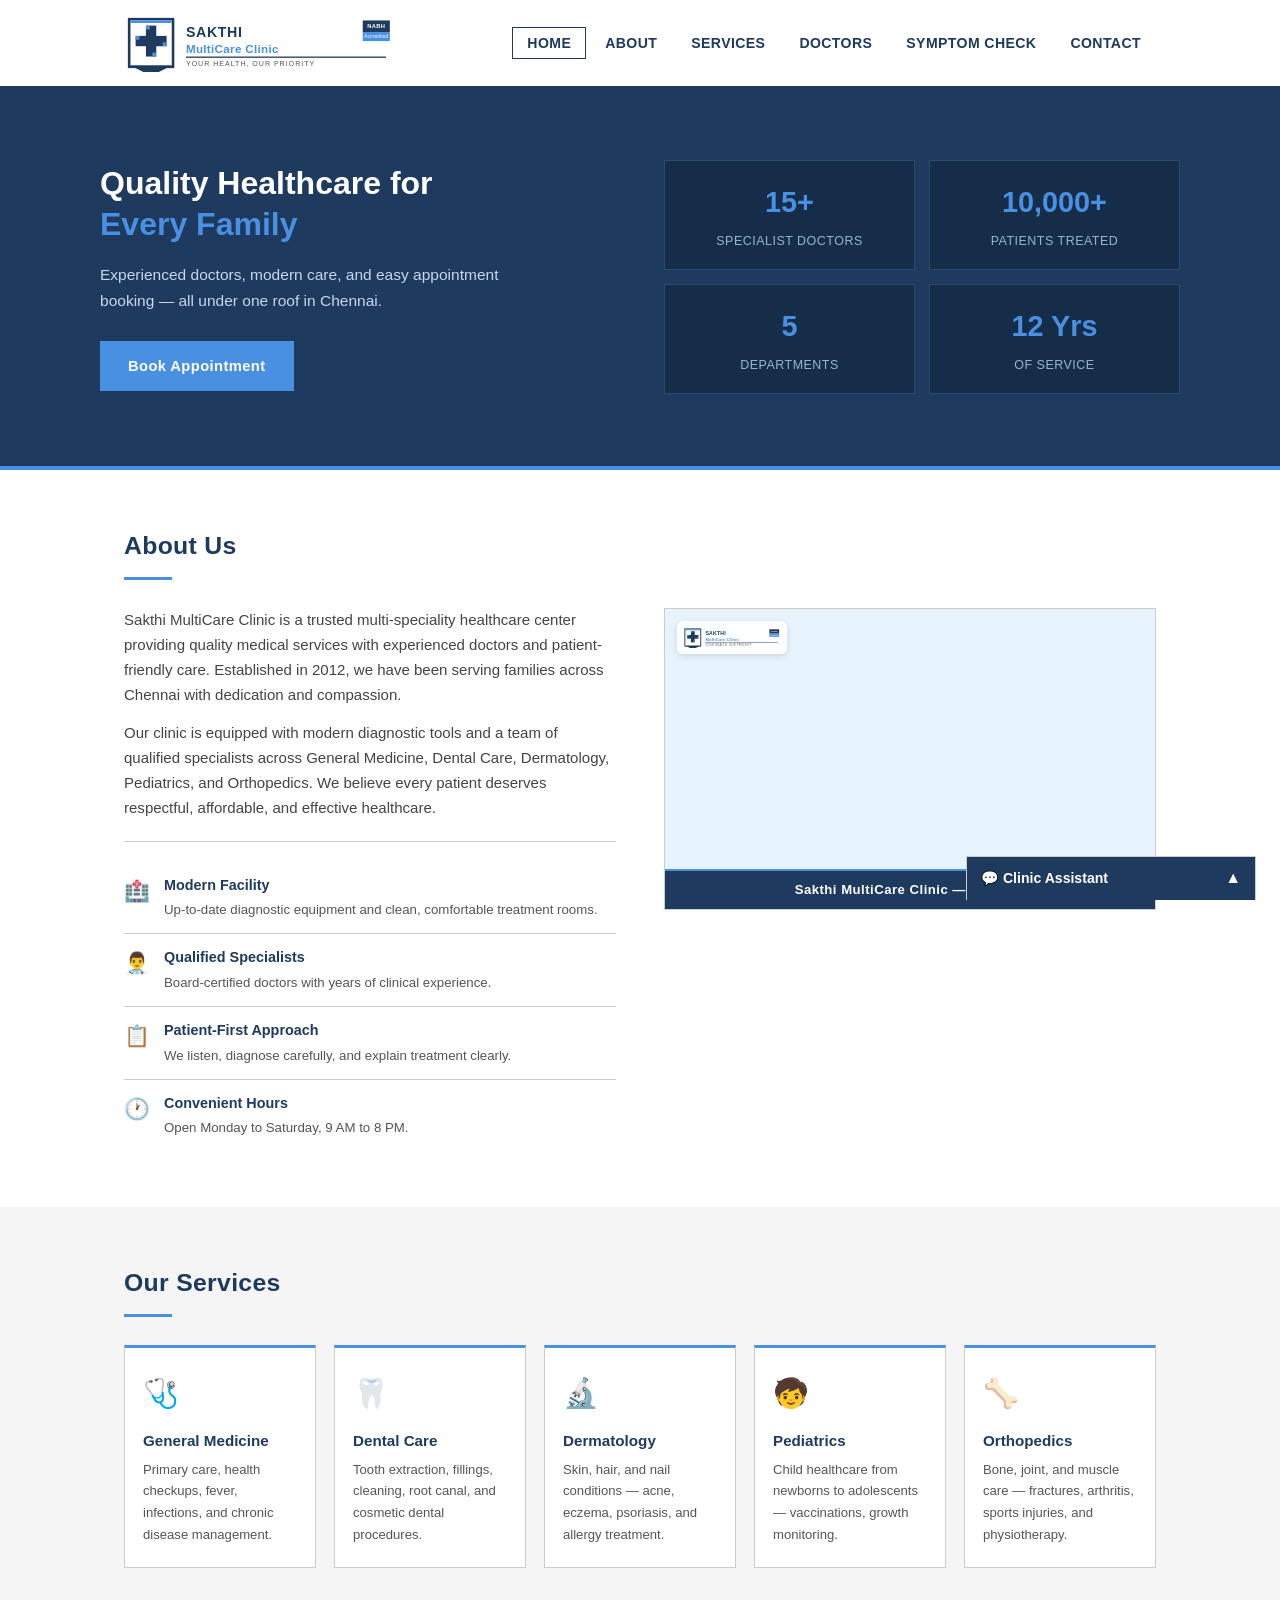
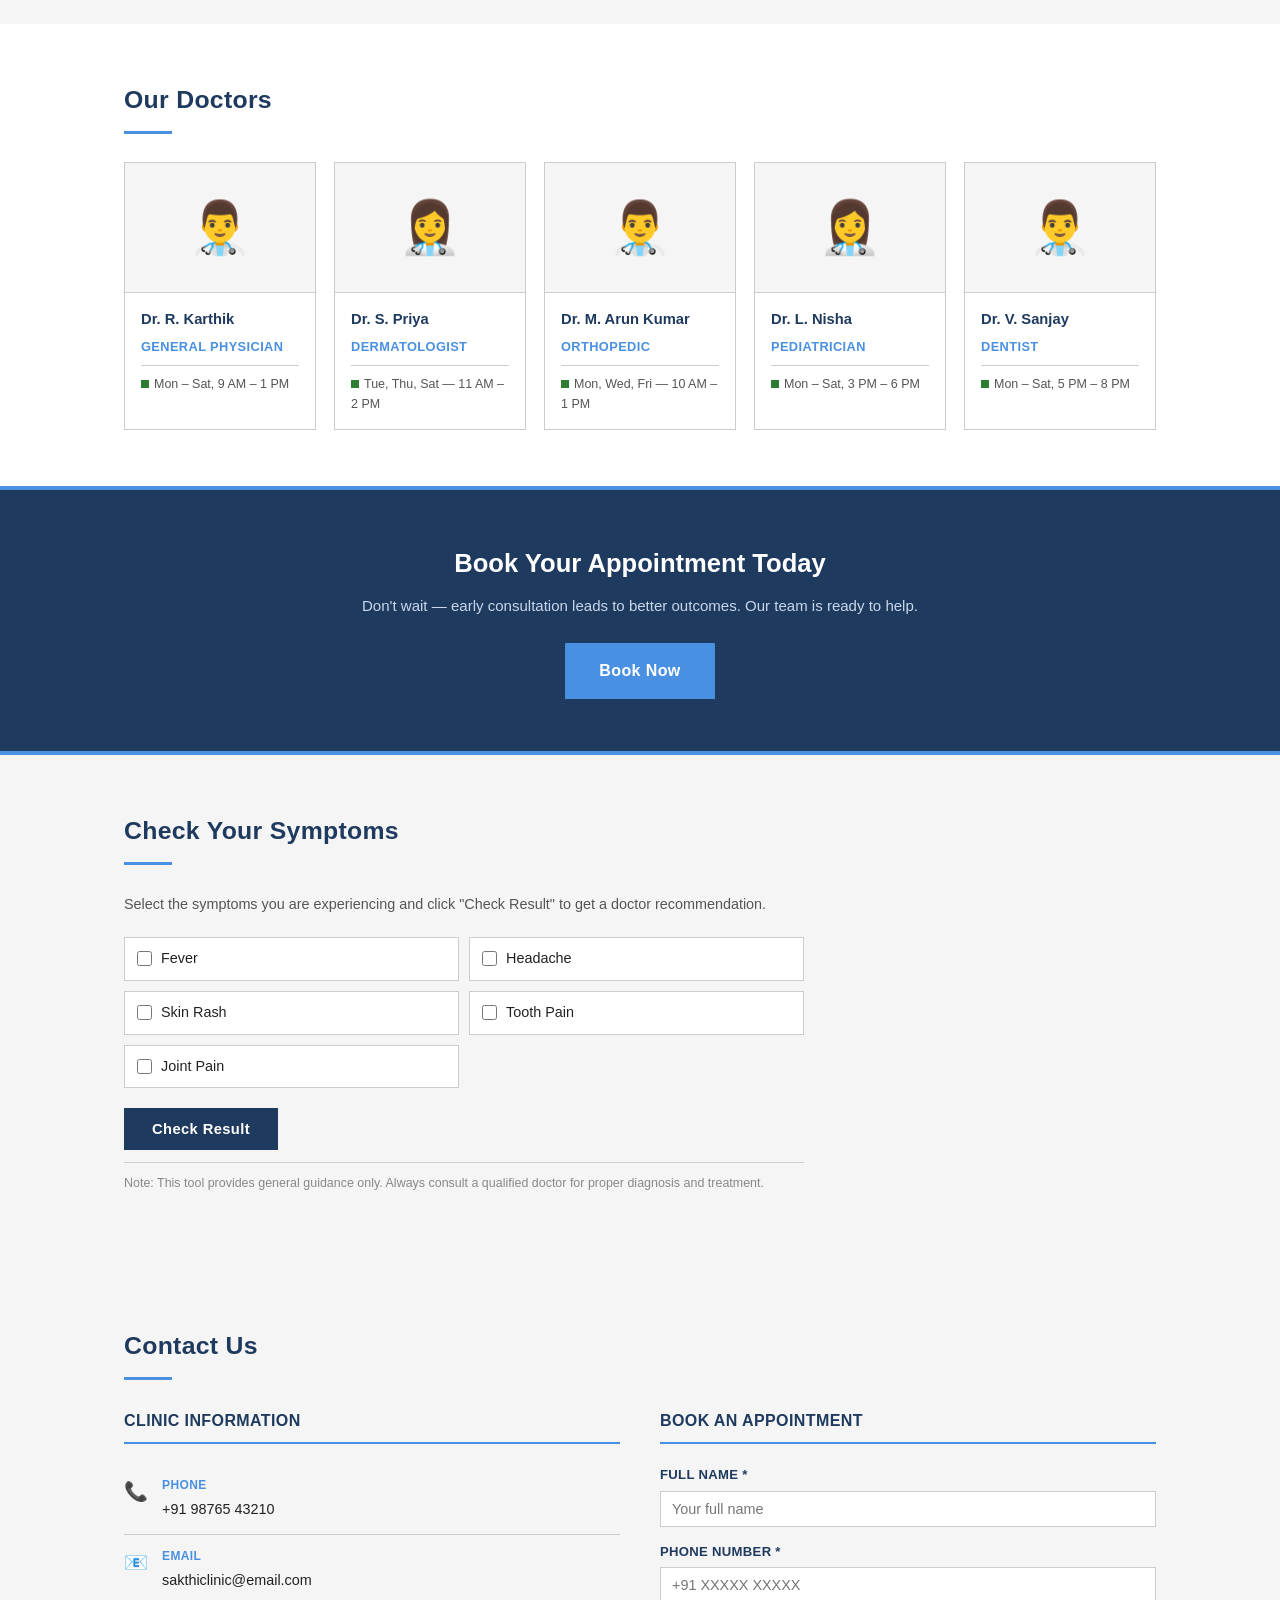
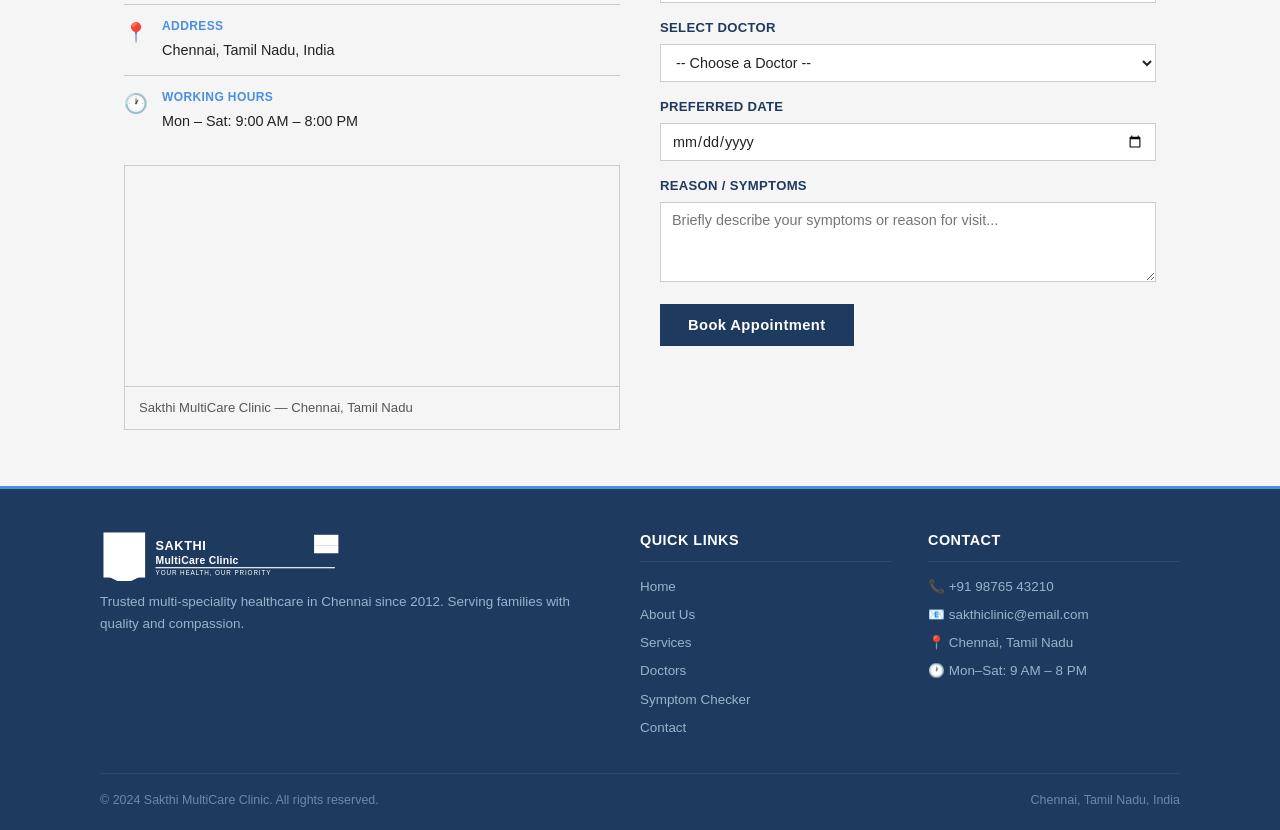
==== index.html @ 1a3c7baf "Initial commit: sakthi-multicare static site" ====
<!DOCTYPE html>
<html lang="en">
<head>
  <meta charset="UTF-8" />
  <meta name="viewport" content="width=device-width, initial-scale=1.0" />
  <title>Sakthi MultiCare Clinic - Your Health, Our Priority</title>
  <meta name="description" content="Sakthi MultiCare Clinic - Trusted multi-speciality healthcare in Chennai. Book appointments with experienced doctors." />
  <link rel="stylesheet" href="css/style.css" />
</head>
<body>

<!-- Toast -->
<div id="toast"></div>

<!-- ================================================================
     HEADER / NAVBAR
================================================================ -->
<header id="header">
  <div class="header-inner">

    <!-- Logo (SVG file) -->
    <div class="logo">
      <img src="images/logo.svg" alt="Sakthi MultiCare Clinic Logo" class="logo-img" />
    </div>

    <!-- Navigation -->
    <nav>
      <ul class="nav-menu" id="nav-menu">
        <li><a href="#hero" class="active">Home</a></li>
        <li><a href="#about">About</a></li>
        <li><a href="#services">Services</a></li>
        <li><a href="#doctors">Doctors</a></li>
        <li><a href="#symptom-checker">Symptom Check</a></li>
        <li><a href="#contact">Contact</a></li>
      </ul>
    </nav>

    <!-- Hamburger for mobile -->
    <button class="hamburger" aria-label="Open menu">
      <span></span><span></span><span></span>
    </button>

  </div>
</header>

<!-- ================================================================
     HERO SECTION
================================================================ -->
<section id="hero">
  <div class="hero-inner">
    <div class="hero-left">
      <h1>Quality Healthcare for<br><span>Every Family</span></h1>
      <p>Experienced doctors, modern care, and easy appointment booking — all under one roof in Chennai.</p>
      <a href="#contact" class="btn">Book Appointment</a>
    </div>
    <div class="hero-right">
      <div class="hero-info-box">
        <div class="info-num">15+</div>
        <div class="info-label">Specialist Doctors</div>
      </div>
      <div class="hero-info-box">
        <div class="info-num">10,000+</div>
        <div class="info-label">Patients Treated</div>
      </div>
      <div class="hero-info-box">
        <div class="info-num">5</div>
        <div class="info-label">Departments</div>
      </div>
      <div class="hero-info-box">
        <div class="info-num">12 Yrs</div>
        <div class="info-label">Of Service</div>
      </div>
    </div>
  </div>
</section>

<!-- ================================================================
     ABOUT SECTION
================================================================ -->
<section id="about">
  <div class="container">
    <h2 class="section-title">About Us</h2>
    <div class="section-underline"></div>
    <div class="about-inner">
      <div class="about-text">
        <p>
          Sakthi MultiCare Clinic is a trusted multi-speciality healthcare center providing quality medical services with experienced doctors and patient-friendly care. Established in 2012, we have been serving families across Chennai with dedication and compassion.
        </p>
        <p>
          Our clinic is equipped with modern diagnostic tools and a team of qualified specialists across General Medicine, Dental Care, Dermatology, Pediatrics, and Orthopedics. We believe every patient deserves respectful, affordable, and effective healthcare.
        </p>
        <div class="about-highlights">
          <div class="highlight-item">
            <div class="hi-icon">🏥</div>
            <div class="hi-text">
              <h4>Modern Facility</h4>
              <p>Up-to-date diagnostic equipment and clean, comfortable treatment rooms.</p>
            </div>
          </div>
          <div class="highlight-item">
            <div class="hi-icon">👨‍⚕️</div>
            <div class="hi-text">
              <h4>Qualified Specialists</h4>
              <p>Board-certified doctors with years of clinical experience.</p>
            </div>
          </div>
          <div class="highlight-item">
            <div class="hi-icon">📋</div>
            <div class="hi-text">
              <h4>Patient-First Approach</h4>
              <p>We listen, diagnose carefully, and explain treatment clearly.</p>
            </div>
          </div>
          <div class="highlight-item">
            <div class="hi-icon">🕐</div>
            <div class="hi-text">
              <h4>Convenient Hours</h4>
              <p>Open Monday to Saturday, 9 AM to 8 PM.</p>
            </div>
          </div>
        </div>
      </div>
      <div class="about-image-block">
        <div class="hero-photo" style="background-image: url('images/hospital.jpg');">
          <img src="images/logo.svg" alt="Sakthi MultiCare Clinic Logo" class="overlay-logo" />
          <img src="images/hospital.svg" alt="" class="hospital-img-fallback" aria-hidden="true" />
        </div>
        <div class="hospital-img-caption">Sakthi MultiCare Clinic — Chennai</div>
      </div>
    </div>
  </div>
</section>

<!-- ================================================================
     SERVICES SECTION
================================================================ -->
<section id="services" class="grey-bg">
  <div class="container">
    <h2 class="section-title">Our Services</h2>
    <div class="section-underline"></div>
    <div class="services-grid">

      <div class="service-box">
        <div class="svc-icon">🩺</div>
        <h3>General Medicine</h3>
        <p>Primary care, health checkups, fever, infections, and chronic disease management.</p>
      </div>

      <div class="service-box">
        <div class="svc-icon">🦷</div>
        <h3>Dental Care</h3>
        <p>Tooth extraction, fillings, cleaning, root canal, and cosmetic dental procedures.</p>
      </div>

      <div class="service-box">
        <div class="svc-icon">🔬</div>
        <h3>Dermatology</h3>
        <p>Skin, hair, and nail conditions — acne, eczema, psoriasis, and allergy treatment.</p>
      </div>

      <div class="service-box">
        <div class="svc-icon">🧒</div>
        <h3>Pediatrics</h3>
        <p>Child healthcare from newborns to adolescents — vaccinations, growth monitoring.</p>
      </div>

      <div class="service-box">
        <div class="svc-icon">🦴</div>
        <h3>Orthopedics</h3>
        <p>Bone, joint, and muscle care — fractures, arthritis, sports injuries, and physiotherapy.</p>
      </div>

    </div>
  </div>
</section>

<!-- ================================================================
     DOCTORS SECTION
================================================================ -->
<section id="doctors">
  <div class="container">
    <h2 class="section-title">Our Doctors</h2>
    <div class="section-underline"></div>
    <div class="doctors-grid">

      <div class="doctor-card">
        <div class="doctor-avatar">👨‍⚕️</div>
        <div class="doctor-details">
          <h3>Dr. R. Karthik</h3>
          <div class="spec">General Physician</div>
          <div class="avail">
            <span class="avail-dot"></span>Mon – Sat, 9 AM – 1 PM
          </div>
        </div>
      </div>

      <div class="doctor-card">
        <div class="doctor-avatar">👩‍⚕️</div>
        <div class="doctor-details">
          <h3>Dr. S. Priya</h3>
          <div class="spec">Dermatologist</div>
          <div class="avail">
            <span class="avail-dot"></span>Tue, Thu, Sat — 11 AM – 2 PM
          </div>
        </div>
      </div>

      <div class="doctor-card">
        <div class="doctor-avatar">👨‍⚕️</div>
        <div class="doctor-details">
          <h3>Dr. M. Arun Kumar</h3>
          <div class="spec">Orthopedic</div>
          <div class="avail">
            <span class="avail-dot"></span>Mon, Wed, Fri — 10 AM – 1 PM
          </div>
        </div>
      </div>

      <div class="doctor-card">
        <div class="doctor-avatar">👩‍⚕️</div>
        <div class="doctor-details">
          <h3>Dr. L. Nisha</h3>
          <div class="spec">Pediatrician</div>
          <div class="avail">
            <span class="avail-dot"></span>Mon – Sat, 3 PM – 6 PM
          </div>
        </div>
      </div>

      <div class="doctor-card">
        <div class="doctor-avatar">👨‍⚕️</div>
        <div class="doctor-details">
          <h3>Dr. V. Sanjay</h3>
          <div class="spec">Dentist</div>
          <div class="avail">
            <span class="avail-dot"></span>Mon – Sat, 5 PM – 8 PM
          </div>
        </div>
      </div>

    </div>
  </div>
</section>

<!-- ================================================================
     APPOINTMENT CTA SECTION
================================================================ -->
<section id="appt-cta">
  <h2>Book Your Appointment Today</h2>
  <p>Don't wait — early consultation leads to better outcomes. Our team is ready to help.</p>
  <a href="#contact" class="btn">Book Now</a>
</section>

<!-- ================================================================
     SYMPTOM CHECKER SECTION
================================================================ -->
<section id="symptom-checker">
  <div class="container">
    <h2 class="section-title">Check Your Symptoms</h2>
    <div class="section-underline"></div>

    <div class="symptom-form-wrap">
      <p>Select the symptoms you are experiencing and click "Check Result" to get a doctor recommendation.</p>

      <div class="symptom-checkboxes">
        <label>
          <input type="checkbox" class="symptom-cb" value="fever" />
          Fever
        </label>
        <label>
          <input type="checkbox" class="symptom-cb" value="headache" />
          Headache
        </label>
        <label>
          <input type="checkbox" class="symptom-cb" value="skin_rash" />
          Skin Rash
        </label>
        <label>
          <input type="checkbox" class="symptom-cb" value="tooth_pain" />
          Tooth Pain
        </label>
        <label>
          <input type="checkbox" class="symptom-cb" value="joint_pain" />
          Joint Pain
        </label>
      </div>

      <button class="btn" id="check-symptom-btn">Check Result</button>

      <div id="symptom-result-box">
        <!-- Result appears here -->
      </div>

      <p style="font-size:0.78rem;color:#888888;margin-top:12px;border-top:1px solid #CCCCCC;padding-top:10px;">
        Note: This tool provides general guidance only. Always consult a qualified doctor for proper diagnosis and treatment.
      </p>
    </div>
  </div>
</section>

<!-- ================================================================
     CONTACT SECTION
================================================================ -->
<section id="contact" class="grey-bg">
  <div class="container">
    <h2 class="section-title">Contact Us</h2>
    <div class="section-underline"></div>

    <div class="contact-grid">

      <!-- Contact Details + Map -->
      <div>
        <div class="contact-details">
          <h3>Clinic Information</h3>

          <div class="contact-row">
            <div class="c-icon">📞</div>
            <div>
              <div class="c-label">Phone</div>
              <div class="c-value"><a href="tel:+919876543210">+91 98765 43210</a></div>
            </div>
          </div>

          <div class="contact-row">
            <div class="c-icon">📧</div>
            <div>
              <div class="c-label">Email</div>
              <div class="c-value"><a href="mailto:sakthiclinic@email.com">sakthiclinic@email.com</a></div>
            </div>
          </div>

          <div class="contact-row">
            <div class="c-icon">📍</div>
            <div>
              <div class="c-label">Address</div>
              <div class="c-value">Chennai, Tamil Nadu, India</div>
            </div>
          </div>

          <div class="contact-row">
            <div class="c-icon">🕐</div>
            <div>
              <div class="c-label">Working Hours</div>
              <div class="c-value">Mon – Sat: 9:00 AM – 8:00 PM</div>
            </div>
          </div>
        </div>

        <!-- Google Maps Embed -->
        <div class="map-block">
          <iframe
            src="https://www.google.com/maps/embed?pb=!1m18!1m12!1m3!1d248849.84916296526!2d80.00902617697754!3d13.047672!2m3!1f0!2f0!3f0!3m2!1i1024!2i768!4f13.1!3m3!1m2!1s0x3a5265ea4f7d3361%3A0x6e61a70b6863d433!2sChennai%2C%20Tamil%20Nadu!5e0!3m2!1sen!2sin!4v1234567890"
            allowfullscreen=""
            loading="lazy"
            referrerpolicy="no-referrer-when-downgrade"
            title="Sakthi MultiCare Clinic Location - Chennai">
          </iframe>
          <div class="map-caption">
            Sakthi MultiCare Clinic — Chennai, Tamil Nadu
          </div>
        </div>
      </div>

      <!-- Appointment / Contact Form -->
      <div class="contact-form-wrap">
        <h3>Book an Appointment</h3>
        <form id="appt-form" novalidate>
          <div class="form-row">
            <label for="appt-name">Full Name *</label>
            <input type="text" id="appt-name" placeholder="Your full name" required />
          </div>
          <div class="form-row">
            <label for="appt-phone">Phone Number *</label>
            <input type="tel" id="appt-phone" placeholder="+91 XXXXX XXXXX" required />
          </div>
          <div class="form-row">
            <label for="appt-doctor">Select Doctor</label>
            <select id="appt-doctor">
              <option value="">-- Choose a Doctor --</option>
              <option value="dr-karthik">Dr. R. Karthik (General Physician)</option>
              <option value="dr-priya">Dr. S. Priya (Dermatologist)</option>
              <option value="dr-arun">Dr. M. Arun Kumar (Orthopedic)</option>
              <option value="dr-nisha">Dr. L. Nisha (Pediatrician)</option>
              <option value="dr-sanjay">Dr. V. Sanjay (Dentist)</option>
            </select>
          </div>
          <div class="form-row">
            <label for="appt-date">Preferred Date</label>
            <input type="date" id="appt-date" />
          </div>
          <div class="form-row">
            <label for="appt-notes">Reason / Symptoms</label>
            <textarea id="appt-notes" placeholder="Briefly describe your symptoms or reason for visit..."></textarea>
          </div>
          <button type="submit" class="btn">Book Appointment</button>
        </form>
      </div>

    </div>
  </div>
</section>

<!-- ================================================================
     FOOTER
================================================================ -->
<footer id="footer">
  <div class="footer-inner">

    <div class="footer-col">
      <div class="footer-logo-name">
        <img src="images/logo.svg" alt="Sakthi MultiCare Clinic" style="height:52px;width:auto;filter:brightness(0) invert(1);display:block;margin-bottom:10px;" />
      </div>
      <p>Trusted multi-speciality healthcare in Chennai since 2012. Serving families with quality and compassion.</p>
    </div>

    <div class="footer-col">
      <h4>Quick Links</h4>
      <a href="#hero">Home</a>
      <a href="#about">About Us</a>
      <a href="#services">Services</a>
      <a href="#doctors">Doctors</a>
      <a href="#symptom-checker">Symptom Checker</a>
      <a href="#contact">Contact</a>
    </div>

    <div class="footer-col">
      <h4>Contact</h4>
      <a href="tel:+919876543210">📞 +91 98765 43210</a>
      <a href="mailto:sakthiclinic@email.com">📧 sakthiclinic@email.com</a>
      <p>📍 Chennai, Tamil Nadu</p>
      <p>🕐 Mon–Sat: 9 AM – 8 PM</p>
    </div>

  </div>
  <div class="footer-bottom">
    <span>© 2024 Sakthi MultiCare Clinic. All rights reserved.</span>
    <span>Chennai, Tamil Nadu, India</span>
  </div>
</footer>

<!-- ================================================================
     CHAT ASSISTANT WIDGET
================================================================ -->
<div id="chat-widget">
  <div class="chat-header" id="chat-header">
    <span>💬 Clinic Assistant</span>
    <button class="chat-toggle-btn" id="chat-toggle-btn" aria-label="Toggle chat">▲</button>
  </div>
  <div class="chat-body" id="chat-body">
    <div class="chat-messages" id="chat-messages"></div>
    <div class="chat-input-row">
      <input type="text" id="chat-input" placeholder="Type your question..." />
      <button id="chat-send-btn">Send</button>
    </div>
  </div>
</div>

<script src="js/main.js"></script>
</body>
</html>
---- css/style.css ----
/* ================================================================
   Sakthi MultiCare Clinic - Stylesheet
   Colors: White #FFFFFF | Dark Blue #1F3A5F | Light Blue #4A90E2
           Light Grey #F5F5F5 | Text #222222 | Border #CCCCCC
   Design: No border-radius, no shadows, no gradients
   Font: Arial, Helvetica
================================================================ */

/* ---------- Reset ---------- */
*, *::before, *::after {
  box-sizing: border-box;
  margin: 0;
  padding: 0;
}

html {
  scroll-behavior: smooth;
}

body {
  font-family: Arial, Helvetica, sans-serif;
  background-color: #ffffff;
  color: #222222;
  font-size: 15px;
  line-height: 1.65;
}

a {
  text-decoration: none;
  color: inherit;
}

ul {
  list-style: none;
}

img {
  max-width: 100%;
  display: block;
}

/* ---------- Utility ---------- */
.container {
  max-width: 1080px;
  margin: 0 auto;
  padding: 0 24px;
}

.section-title {
  font-size: 1.55rem;
  font-weight: 700;
  color: #1F3A5F;
  margin-bottom: 10px;
  letter-spacing: 0.3px;
}

.section-underline {
  width: 48px;
  height: 3px;
  background-color: #4A90E2;
  margin-bottom: 28px;
}

section {
  padding: 56px 0;
}

section.grey-bg {
  background-color: #F5F5F5;
}

/* ---------- Buttons ---------- */
.btn {
  display: inline-block;
  padding: 11px 26px;
  background-color: #1F3A5F;
  color: #ffffff;
  font-size: 0.92rem;
  font-weight: 700;
  font-family: Arial, Helvetica, sans-serif;
  border: 2px solid #1F3A5F;
  cursor: pointer;
  letter-spacing: 0.4px;
  transition: background-color 0.18s;
}

.btn:hover {
  background-color: #162d4a;
  border-color: #162d4a;
}

.btn-outline {
  background-color: #ffffff;
  color: #1F3A5F;
  border: 2px solid #1F3A5F;
}

.btn-outline:hover {
  background-color: #1F3A5F;
  color: #ffffff;
}

/* ================================================================
   HEADER / NAVBAR
================================================================ */
#header {
  background-color: #ffffff;
  border-bottom: 2px solid #1F3A5F;
  position: sticky;
  top: 0;
  z-index: 500;
}

.header-inner {
  display: flex;
  align-items: center;
  justify-content: space-between;
  padding: 14px 24px;
  max-width: 1080px;
  margin: 0 auto;
}

/* Logo */
.logo {
  display: flex;
  align-items: center;
}

.logo-img {
  height: 58px;
  width: auto;
  display: block;
}

/* Legacy text logo classes kept for fallback */
.logo-cross {
  font-size: 2rem;
  font-weight: 900;
  color: #4A90E2;
  line-height: 1;
  margin-top: 2px;
}

.logo-text {
  display: flex;
  flex-direction: column;
}

.logo-name {
  font-size: 1.15rem;
  font-weight: 700;
  color: #1F3A5F;
  letter-spacing: 0.3px;
  line-height: 1.2;
}

.logo-tagline {
  font-size: 0.75rem;
  color: #4A90E2;
  font-style: italic;
  margin-top: 2px;
}

/* Nav links */
.nav-menu {
  display: flex;
  gap: 4px;
  align-items: center;
}

.nav-menu a {
  padding: 7px 14px;
  font-size: 0.88rem;
  font-weight: 600;
  color: #1F3A5F;
  border: 1px solid transparent;
  text-transform: uppercase;
  letter-spacing: 0.4px;
  transition: border-color 0.15s, color 0.15s;
}

.nav-menu a:hover,
.nav-menu a.active {
  border-color: #1F3A5F;
  color: #1F3A5F;
}

/* Hamburger */
.hamburger {
  display: none;
  flex-direction: column;
  gap: 5px;
  background: none;
  border: none;
  cursor: pointer;
  padding: 4px;
}

.hamburger span {
  display: block;
  width: 22px;
  height: 2px;
  background-color: #1F3A5F;
}

/* ================================================================
   HERO SECTION
================================================================ */
#hero {
  background-color: #1F3A5F;
  color: #ffffff;
  padding: 72px 24px;
  border-bottom: 4px solid #4A90E2;
}

.hero-inner {
  max-width: 1080px;
  margin: 0 auto;
  display: grid;
  grid-template-columns: 1fr 1fr;
  gap: 48px;
  align-items: center;
}

.hero-left h1 {
  font-size: 2rem;
  font-weight: 700;
  line-height: 1.3;
  margin-bottom: 16px;
  color: #ffffff;
}

.hero-left h1 span {
  color: #4A90E2;
}

.hero-left p {
  font-size: 0.97rem;
  color: #c8d8ec;
  margin-bottom: 28px;
  max-width: 440px;
}

.hero-left .btn {
  background-color: #4A90E2;
  border-color: #4A90E2;
  color: #ffffff;
}

.hero-left .btn:hover {
  background-color: #357abd;
  border-color: #357abd;
}

/* Hero right — info boxes */
.hero-right {
  display: grid;
  grid-template-columns: 1fr 1fr;
  gap: 14px;
}

.hero-info-box {
  background-color: #162d4a;
  border: 1px solid #2a4a6e;
  padding: 18px 16px;
  text-align: center;
}

.hero-info-box .info-num {
  font-size: 1.8rem;
  font-weight: 700;
  color: #4A90E2;
}

.hero-info-box .info-label {
  font-size: 0.78rem;
  color: #9ab3cc;
  text-transform: uppercase;
  letter-spacing: 0.5px;
  margin-top: 4px;
}

/* ================================================================
   ABOUT SECTION
================================================================ */
.about-inner {
  display: grid;
  grid-template-columns: 1fr 1fr;
  gap: 48px;
  align-items: start;
}

.about-text p {
  font-size: 0.94rem;
  color: #444444;
  margin-bottom: 14px;
}

.about-highlights {
  margin-top: 20px;
  border-top: 1px solid #CCCCCC;
  padding-top: 20px;
}

.highlight-item {
  display: flex;
  align-items: flex-start;
  gap: 12px;
  padding: 12px 0;
  border-bottom: 1px solid #CCCCCC;
}

.highlight-item:last-child {
  border-bottom: none;
}

.hi-icon {
  font-size: 1.3rem;
  min-width: 28px;
  color: #4A90E2;
}

.hi-text h4 {
  font-size: 0.9rem;
  font-weight: 700;
  color: #1F3A5F;
  margin-bottom: 2px;
}

.hi-text p {
  font-size: 0.83rem;
  color: #555555;
  margin: 0;
}

.about-image-block {
  border: 1px solid #CCCCCC;
  overflow: hidden;
  background-color: #e8f4fd;
}

.hospital-img {
  width: 100%;
  height: auto;
  display: block;
}

/* New: hero photo with logo overlay (uses images/hospital.jpg) */
.hero-photo {
  width: 100%;
  height: 260px;
  background-size: cover;
  background-position: center;
  position: relative;
  display: block;
}

.overlay-logo {
  position: absolute;
  top: 12px;
  left: 12px;
  width: 110px;
  height: auto;
  background: rgba(255,255,255,0.9);
  padding: 6px;
  border-radius: 6px;
  box-shadow: 0 2px 6px rgba(0,0,0,0.12);
}

.hospital-img-fallback {
  display: none;
}

.hospital-img-caption {
  background-color: #1F3A5F;
  color: #ffffff;
  font-size: 0.82rem;
  font-weight: 600;
  padding: 8px 14px;
  text-align: center;
  letter-spacing: 0.5px;
  border-top: 2px solid #4A90E2;
}

/* ================================================================
   SERVICES SECTION
================================================================ */
.services-grid {
  display: grid;
  grid-template-columns: repeat(auto-fill, minmax(190px, 1fr));
  gap: 18px;
}

.service-box {
  background-color: #ffffff;
  border: 1px solid #CCCCCC;
  border-top: 3px solid #4A90E2;
  padding: 22px 18px;
  transition: border-top-color 0.15s;
}

.service-box:hover {
  border-top-color: #1F3A5F;
}

.service-box .svc-icon {
  font-size: 1.8rem;
  margin-bottom: 10px;
}

.service-box h3 {
  font-size: 0.95rem;
  font-weight: 700;
  color: #1F3A5F;
  margin-bottom: 6px;
}

.service-box p {
  font-size: 0.82rem;
  color: #555555;
}

/* ================================================================
   DOCTORS SECTION
================================================================ */
.doctors-grid {
  display: grid;
  grid-template-columns: repeat(auto-fill, minmax(190px, 1fr));
  gap: 18px;
}

.doctor-card {
  background-color: #ffffff;
  border: 1px solid #CCCCCC;
  overflow: hidden;
  transition: border-color 0.15s;
}

.doctor-card:hover {
  border-color: #4A90E2;
}

.doctor-avatar {
  background-color: #F5F5F5;
  border-bottom: 1px solid #CCCCCC;
  height: 130px;
  display: flex;
  align-items: center;
  justify-content: center;
  font-size: 3.2rem;
}

.doctor-details {
  padding: 14px 16px;
}

.doctor-details h3 {
  font-size: 0.92rem;
  font-weight: 700;
  color: #1F3A5F;
  margin-bottom: 4px;
}

.doctor-details .spec {
  font-size: 0.8rem;
  color: #4A90E2;
  font-weight: 600;
  text-transform: uppercase;
  letter-spacing: 0.4px;
  margin-bottom: 8px;
}

.doctor-details .avail {
  font-size: 0.78rem;
  color: #555555;
  border-top: 1px solid #CCCCCC;
  padding-top: 8px;
}

.avail-dot {
  display: inline-block;
  width: 8px;
  height: 8px;
  background-color: #2e7d32;
  margin-right: 5px;
}

/* ================================================================
   APPOINTMENT CTA SECTION
================================================================ */
#appt-cta {
  background-color: #1F3A5F;
  color: #ffffff;
  padding: 52px 24px;
  text-align: center;
  border-top: 4px solid #4A90E2;
  border-bottom: 4px solid #4A90E2;
}

#appt-cta h2 {
  font-size: 1.6rem;
  font-weight: 700;
  margin-bottom: 10px;
}

#appt-cta p {
  font-size: 0.94rem;
  color: #c8d8ec;
  margin-bottom: 24px;
}

#appt-cta .btn {
  background-color: #4A90E2;
  border-color: #4A90E2;
  font-size: 1rem;
  padding: 13px 32px;
}

#appt-cta .btn:hover {
  background-color: #357abd;
  border-color: #357abd;
}

/* ================================================================
   SYMPTOM CHECKER SECTION
================================================================ */
#symptom-checker {
  background-color: #F5F5F5;
  padding: 56px 0;
}

.symptom-form-wrap {
  max-width: 680px;
}

.symptom-form-wrap p {
  font-size: 0.9rem;
  color: #555555;
  margin-bottom: 20px;
}

.symptom-checkboxes {
  display: grid;
  grid-template-columns: 1fr 1fr;
  gap: 10px;
  margin-bottom: 20px;
}

.symptom-checkboxes label {
  display: flex;
  align-items: center;
  gap: 9px;
  font-size: 0.9rem;
  color: #222222;
  cursor: pointer;
  padding: 9px 12px;
  border: 1px solid #CCCCCC;
  background-color: #ffffff;
  transition: border-color 0.15s;
}

.symptom-checkboxes label:hover {
  border-color: #4A90E2;
}

.symptom-checkboxes input[type="checkbox"] {
  width: 15px;
  height: 15px;
  cursor: pointer;
  accent-color: #1F3A5F;
}

#symptom-result-box {
  border: 1px solid #CCCCCC;
  background-color: #ffffff;
  padding: 16px 18px;
  font-size: 0.92rem;
  color: #222222;
  min-height: 56px;
  margin-top: 16px;
  display: none;
}

#symptom-result-box.visible {
  display: block;
}

#symptom-result-box strong {
  color: #1F3A5F;
}

/* ================================================================
   CONTACT SECTION
================================================================ */
.contact-grid {
  display: grid;
  grid-template-columns: 1fr 1fr;
  gap: 40px;
}

.contact-details h3 {
  font-size: 1rem;
  font-weight: 700;
  color: #1F3A5F;
  text-transform: uppercase;
  letter-spacing: 0.4px;
  margin-bottom: 20px;
  border-bottom: 2px solid #4A90E2;
  padding-bottom: 8px;
}

.contact-row {
  display: flex;
  align-items: flex-start;
  gap: 12px;
  padding: 12px 0;
  border-bottom: 1px solid #CCCCCC;
  font-size: 0.9rem;
}

.contact-row:last-of-type {
  border-bottom: none;
}

.c-icon {
  font-size: 1.2rem;
  min-width: 26px;
  color: #4A90E2;
}

.c-label {
  font-size: 0.75rem;
  font-weight: 700;
  color: #4A90E2;
  text-transform: uppercase;
  letter-spacing: 0.4px;
  margin-bottom: 2px;
}

.c-value a {
  color: #222222;
  transition: color 0.15s;
}

.c-value a:hover {
  color: #4A90E2;
}

/* Contact form */
.contact-form-wrap h3 {
  font-size: 1rem;
  font-weight: 700;
  color: #1F3A5F;
  text-transform: uppercase;
  letter-spacing: 0.4px;
  margin-bottom: 20px;
  border-bottom: 2px solid #4A90E2;
  padding-bottom: 8px;
}

.form-row {
  margin-bottom: 14px;
}

.form-row label {
  display: block;
  font-size: 0.82rem;
  font-weight: 700;
  color: #1F3A5F;
  text-transform: uppercase;
  letter-spacing: 0.3px;
  margin-bottom: 5px;
}

.form-row input,
.form-row select,
.form-row textarea {
  width: 100%;
  padding: 9px 11px;
  border: 1px solid #CCCCCC;
  background-color: #ffffff;
  color: #222222;
  font-family: Arial, Helvetica, sans-serif;
  font-size: 0.9rem;
  outline: none;
  transition: border-color 0.15s;
}

.form-row input:focus,
.form-row select:focus,
.form-row textarea:focus {
  border-color: #4A90E2;
}

.form-row textarea {
  resize: vertical;
  min-height: 80px;
}

/* Map */
.map-block {
  margin-top: 20px;
  border: 1px solid #CCCCCC;
}

.map-block iframe {
  width: 100%;
  height: 220px;
  display: block;
  border: none;
}

.map-caption {
  background-color: #F5F5F5;
  border-top: 1px solid #CCCCCC;
  padding: 10px 14px;
  font-size: 0.82rem;
  color: #555555;
}

/* ================================================================
   CHAT ASSISTANT WIDGET
================================================================ */
#chat-widget {
  position: fixed;
  bottom: 0;
  right: 24px;
  width: 290px;
  background-color: #ffffff;
  border: 1px solid #CCCCCC;
  border-bottom: none;
  z-index: 600;
  display: flex;
  flex-direction: column;
}

.chat-header {
  background-color: #1F3A5F;
  color: #ffffff;
  padding: 10px 14px;
  font-size: 0.88rem;
  font-weight: 700;
  display: flex;
  justify-content: space-between;
  align-items: center;
  cursor: pointer;
  user-select: none;
}

.chat-toggle-btn {
  background: none;
  border: none;
  color: #ffffff;
  font-size: 1rem;
  cursor: pointer;
  line-height: 1;
  padding: 0;
  font-family: Arial, Helvetica, sans-serif;
}

.chat-body {
  display: none;
  flex-direction: column;
}

.chat-body.open {
  display: flex;
}

.chat-messages {
  height: 200px;
  overflow-y: auto;
  padding: 10px 12px;
  background-color: #F5F5F5;
  border-top: 1px solid #CCCCCC;
  display: flex;
  flex-direction: column;
  gap: 7px;
}

.chat-msg {
  padding: 7px 10px;
  font-size: 0.82rem;
  line-height: 1.45;
  max-width: 88%;
  border: 1px solid #CCCCCC;
}

.chat-msg.bot {
  background-color: #ffffff;
  color: #222222;
  align-self: flex-start;
}

.chat-msg.user {
  background-color: #1F3A5F;
  color: #ffffff;
  border-color: #1F3A5F;
  align-self: flex-end;
}

.chat-input-row {
  display: flex;
  border-top: 1px solid #CCCCCC;
}

.chat-input-row input {
  flex: 1;
  padding: 9px 11px;
  border: none;
  font-family: Arial, Helvetica, sans-serif;
  font-size: 0.83rem;
  color: #222222;
  background-color: #ffffff;
  outline: none;
  border-right: 1px solid #CCCCCC;
}

.chat-input-row button {
  background-color: #1F3A5F;
  color: #ffffff;
  border: none;
  padding: 9px 14px;
  font-size: 0.82rem;
  font-weight: 700;
  font-family: Arial, Helvetica, sans-serif;
  cursor: pointer;
  transition: background-color 0.15s;
}

.chat-input-row button:hover {
  background-color: #162d4a;
}

/* ================================================================
   FOOTER
================================================================ */
#footer {
  background-color: #1F3A5F;
  color: #c8d8ec;
  padding: 40px 24px 20px;
  border-top: 3px solid #4A90E2;
}

.footer-inner {
  max-width: 1080px;
  margin: 0 auto;
  display: grid;
  grid-template-columns: 2fr 1fr 1fr;
  gap: 36px;
  margin-bottom: 28px;
}

.footer-col h4 {
  color: #ffffff;
  font-size: 0.9rem;
  font-weight: 700;
  text-transform: uppercase;
  letter-spacing: 0.5px;
  margin-bottom: 14px;
  border-bottom: 1px solid #2a4a6e;
  padding-bottom: 8px;
}

.footer-col p {
  font-size: 0.84rem;
  color: #9ab3cc;
  margin-bottom: 6px;
}

.footer-col a {
  display: block;
  font-size: 0.84rem;
  color: #9ab3cc;
  margin-bottom: 6px;
  transition: color 0.15s;
}

.footer-col a:hover {
  color: #4A90E2;
}

.footer-logo-name {
  font-size: 1.05rem;
  font-weight: 700;
  color: #ffffff;
  margin-bottom: 4px;
}

.footer-tagline {
  font-size: 0.8rem;
  color: #4A90E2;
  font-style: italic;
  margin-bottom: 12px;
}

.footer-bottom {
  max-width: 1080px;
  margin: 0 auto;
  border-top: 1px solid #2a4a6e;
  padding-top: 16px;
  display: flex;
  justify-content: space-between;
  font-size: 0.78rem;
  color: #6a8aaa;
  flex-wrap: wrap;
  gap: 6px;
}

/* ================================================================
   TOAST NOTIFICATION
================================================================ */
#toast {
  position: fixed;
  bottom: 24px;
  left: 50%;
  transform: translateX(-50%);
  background-color: #1F3A5F;
  color: #ffffff;
  padding: 11px 22px;
  font-size: 0.88rem;
  border-left: 4px solid #4A90E2;
  z-index: 9000;
  display: none;
}

#toast.show {
  display: block;
}

/* ================================================================
   RESPONSIVE
================================================================ */
@media (max-width: 768px) {
  .nav-menu {
    display: none;
    flex-direction: column;
    position: absolute;
    top: 100%;
    left: 0;
    right: 0;
    background-color: #ffffff;
    border-top: 1px solid #CCCCCC;
    border-bottom: 2px solid #1F3A5F;
    padding: 8px 0;
    z-index: 400;
  }

  .nav-menu.open {
    display: flex;
  }

  .nav-menu a {
    padding: 10px 24px;
    border: none;
    border-bottom: 1px solid #CCCCCC;
  }

  #header {
    position: sticky;
  }

  .header-inner {
    flex-wrap: wrap;
    position: relative;
  }

  .hamburger {
    display: flex;
  }

  .hero-inner {
    grid-template-columns: 1fr;
  }

  .hero-left h1 {
    font-size: 1.5rem;
  }

  .hero-right {
    grid-template-columns: 1fr 1fr;
  }

  .about-inner,
  .contact-grid {
    grid-template-columns: 1fr;
  }

  .footer-inner {
    grid-template-columns: 1fr 1fr;
  }

  .symptom-checkboxes {
    grid-template-columns: 1fr;
  }

  #chat-widget {
    right: 12px;
    width: calc(100vw - 24px);
  }
}

@media (max-width: 480px) {
  .hero-right {
    grid-template-columns: 1fr 1fr;
  }

  .footer-inner {
    grid-template-columns: 1fr;
  }

  .section-title {
    font-size: 1.3rem;
  }
}
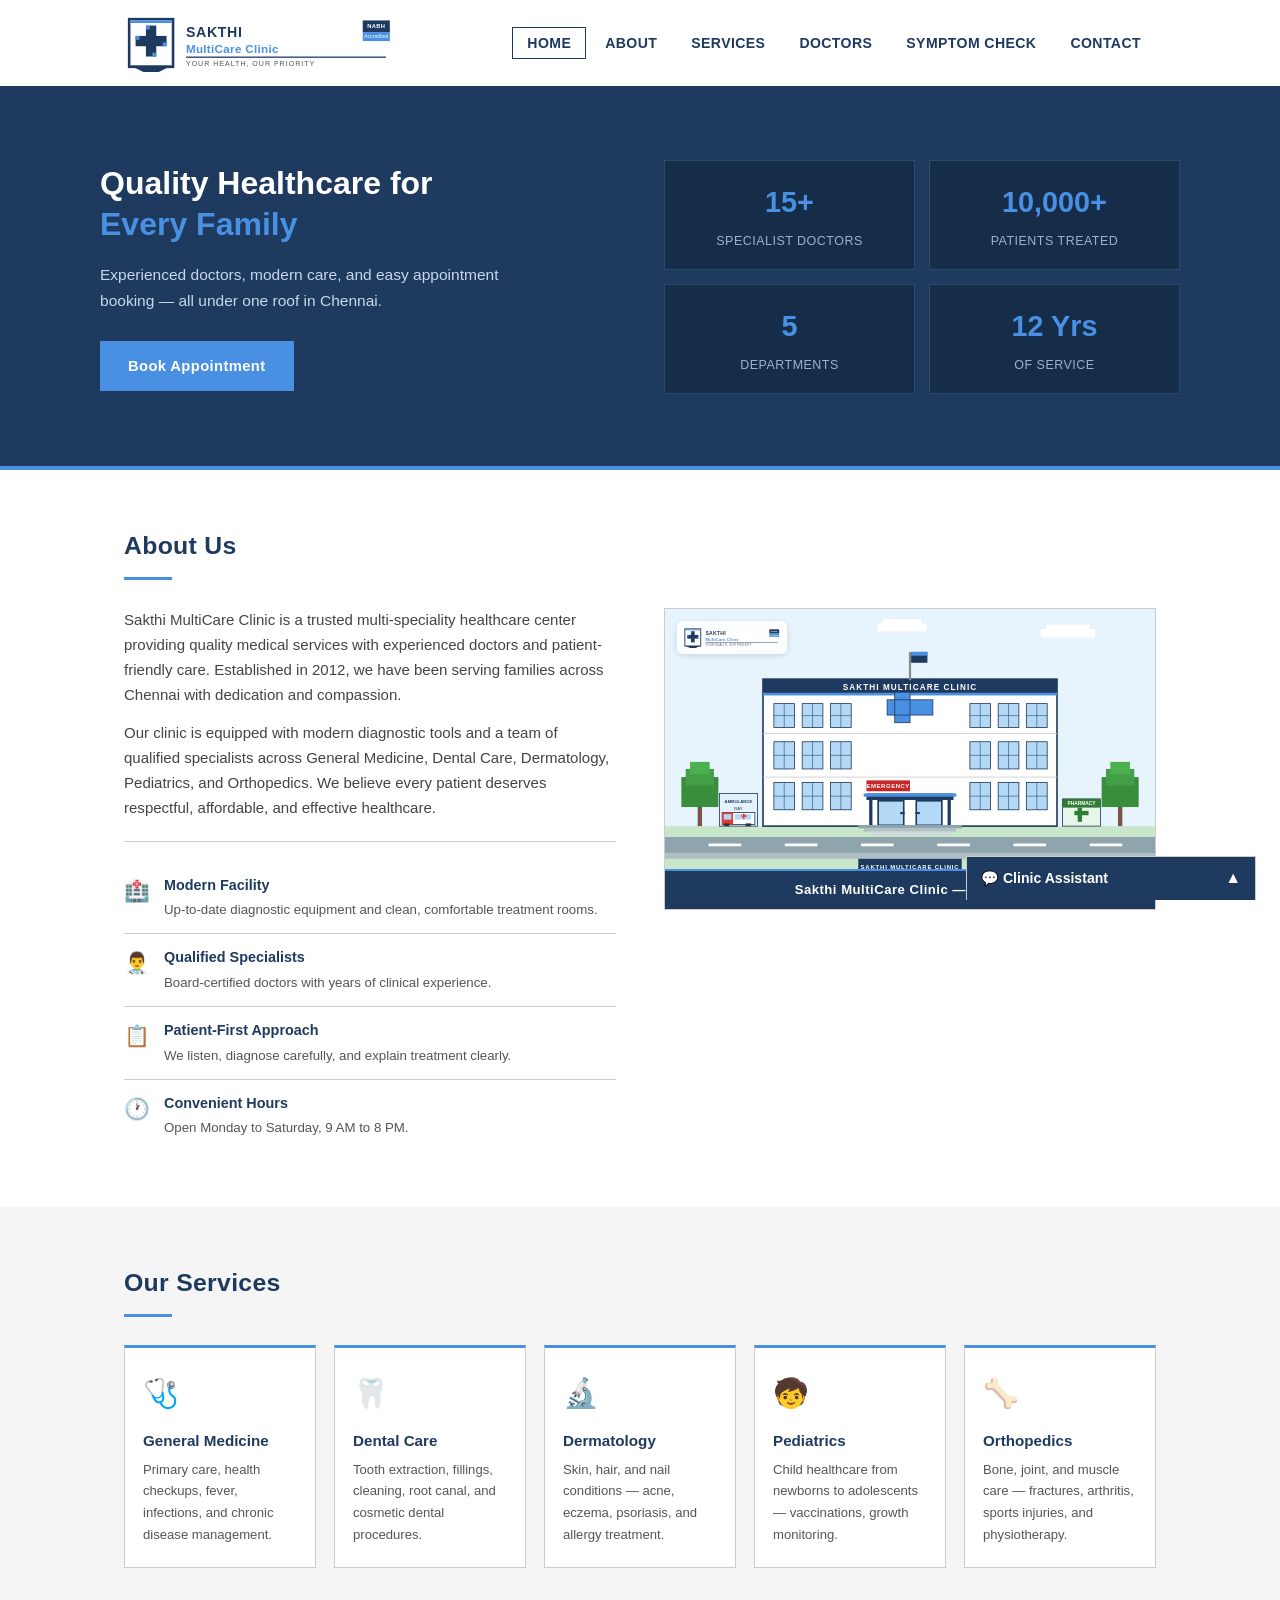
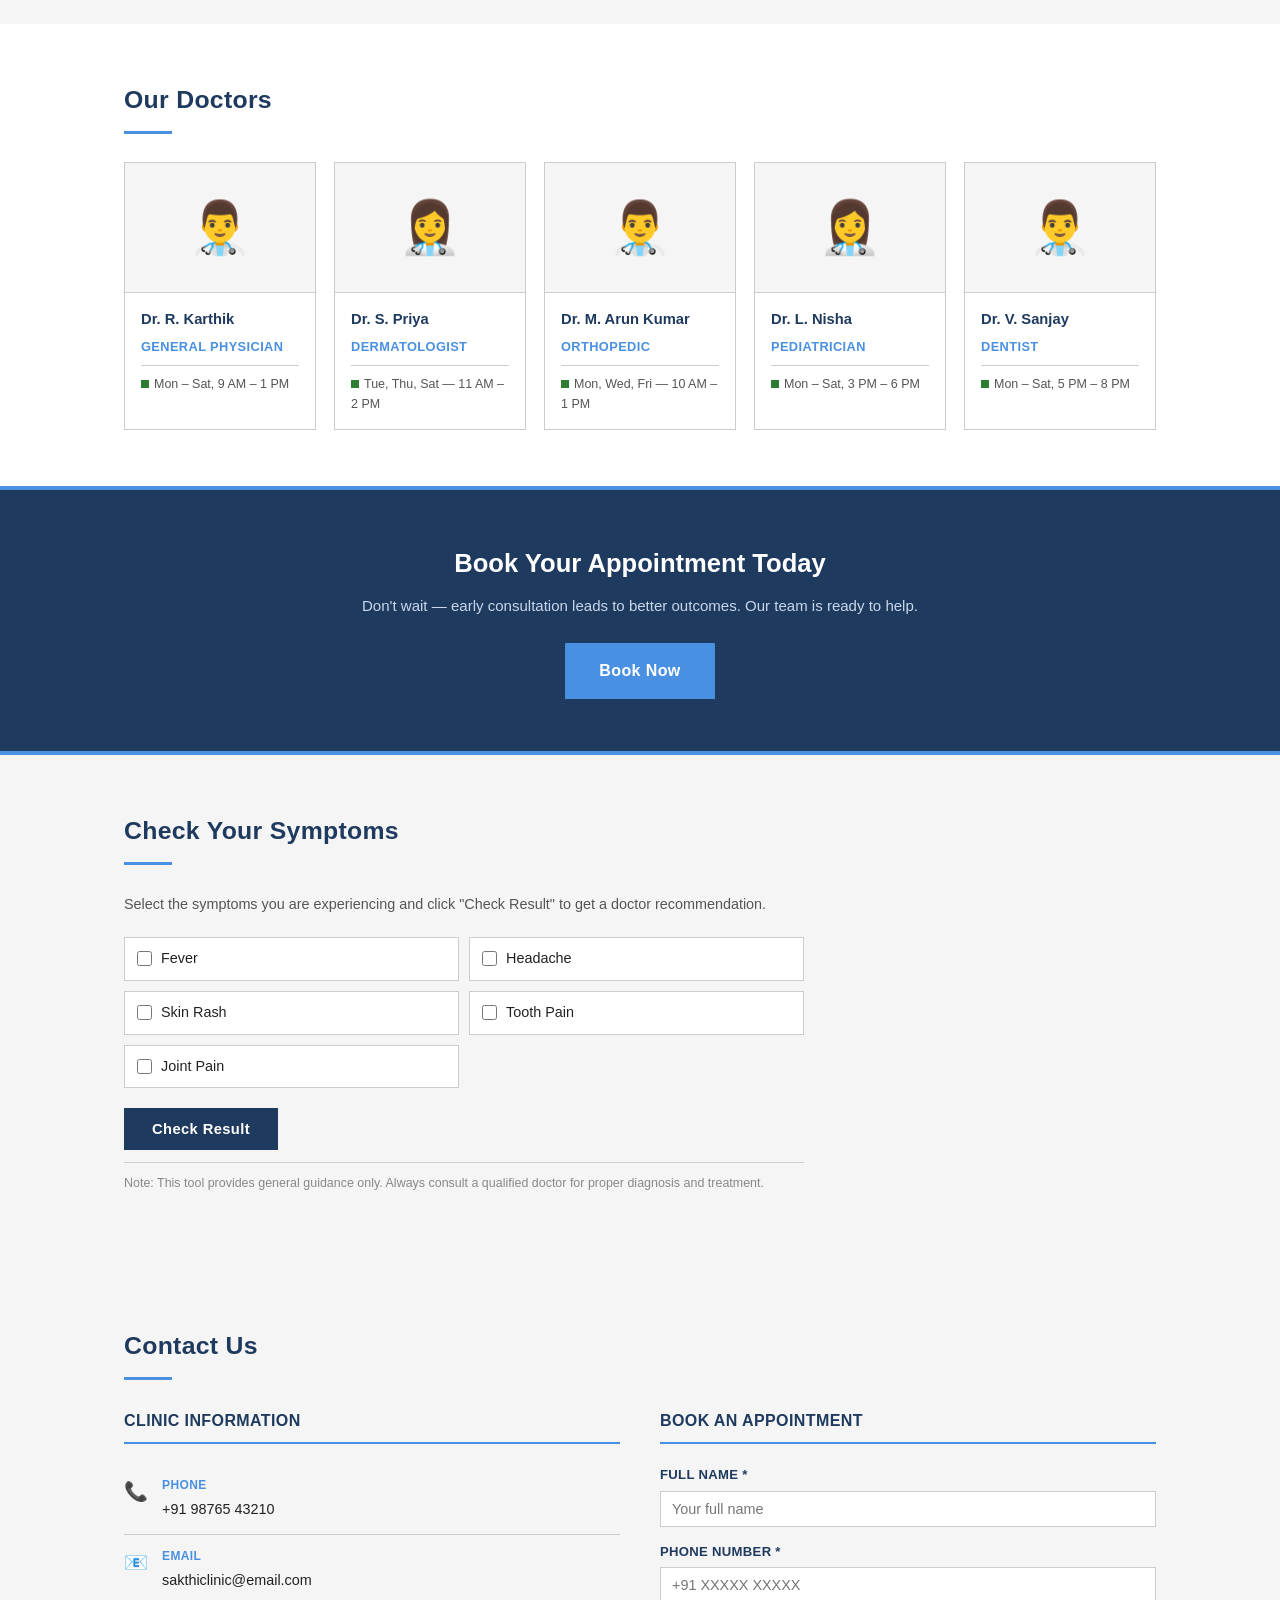
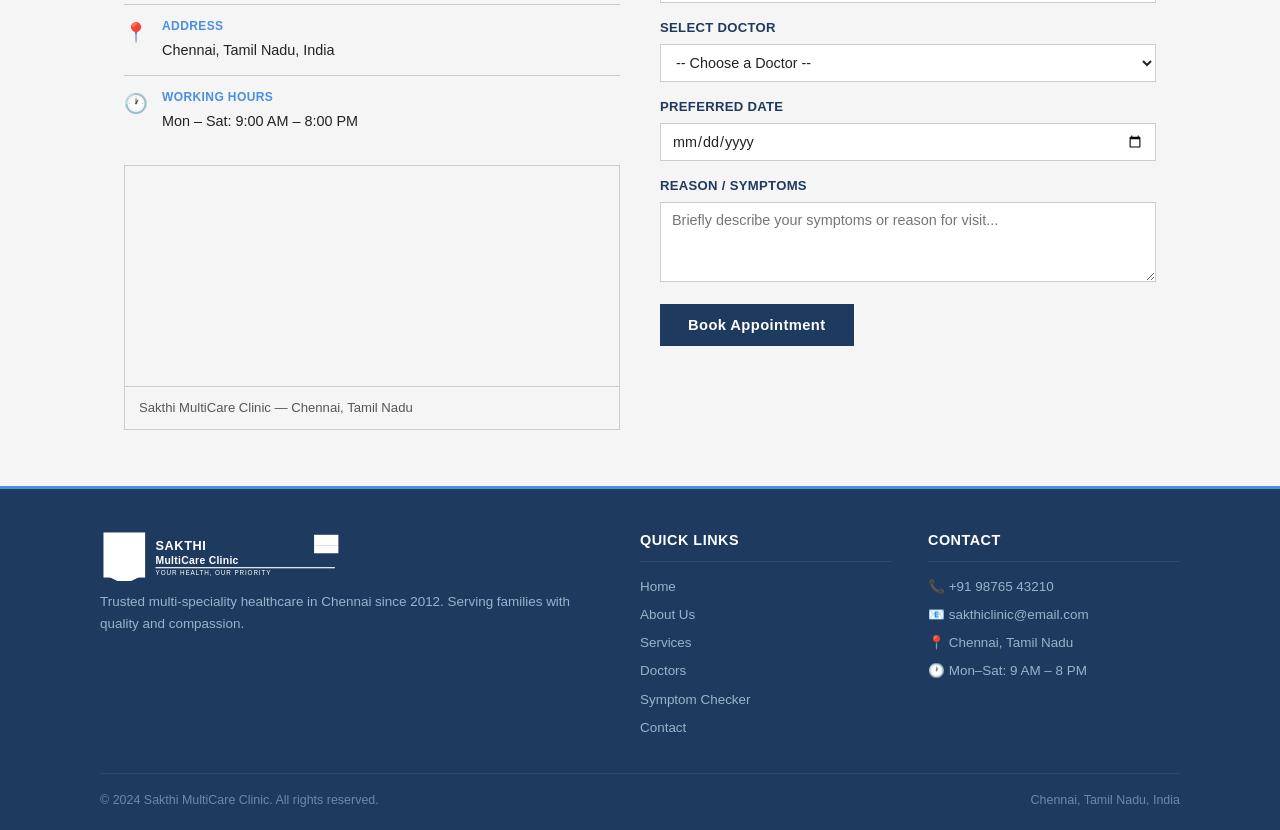
==== commit bf836d89: "Use hospital.svg fallback and ensure overlay logo visibility" ====
--- a/index.html
+++ b/index.html
@@ -121,7 +121,7 @@
         </div>
       </div>
       <div class="about-image-block">
-        <div class="hero-photo" style="background-image: url('images/hospital.jpg');">
+        <div class="hero-photo" style="background-image: url('images/hospital.svg');">
           <img src="images/logo.svg" alt="Sakthi MultiCare Clinic Logo" class="overlay-logo" />
           <img src="images/hospital.svg" alt="" class="hospital-img-fallback" aria-hidden="true" />
         </div>
--- a/css/style.css
+++ b/css/style.css
@@ -366,6 +366,8 @@
   border-radius: 6px;
   box-shadow: 0 2px 6px rgba(0,0,0,0.12);
 }
+
+.overlay-logo { z-index: 3; }
 
 .hospital-img-fallback {
   display: none;
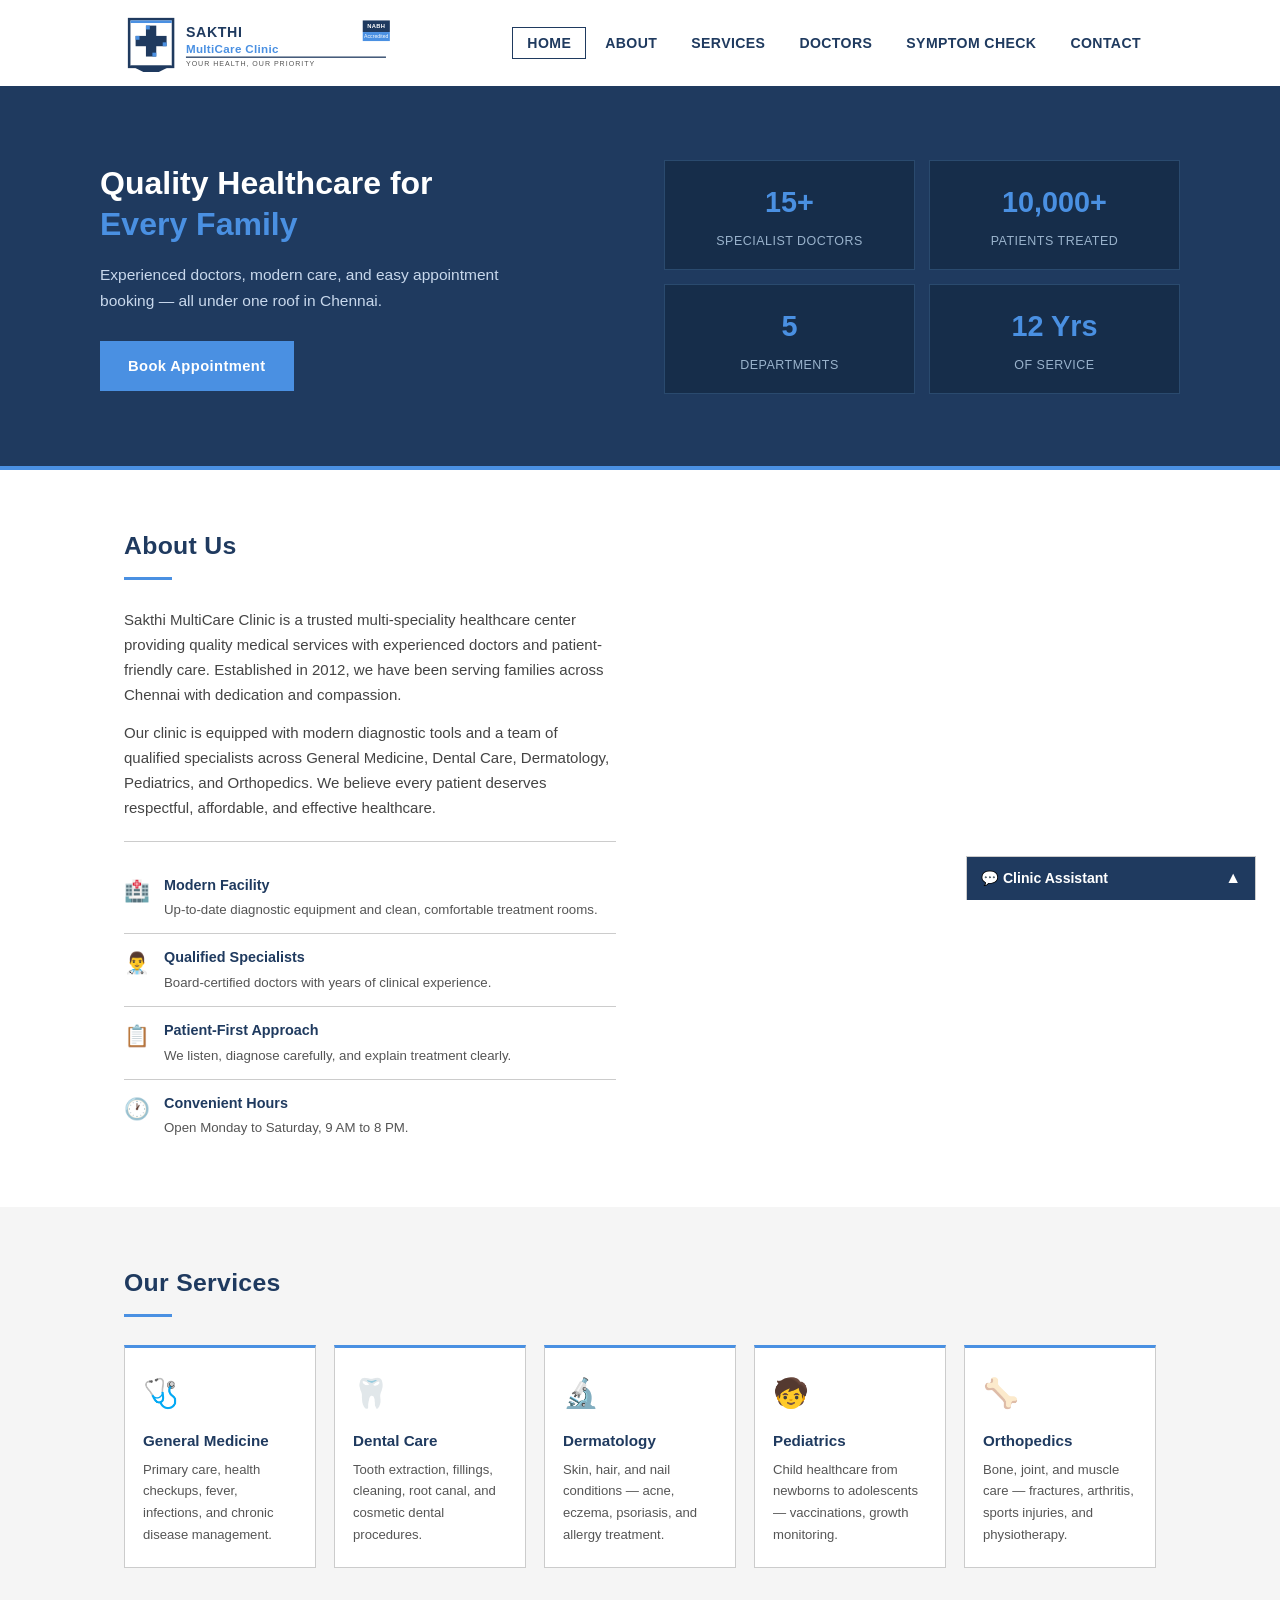
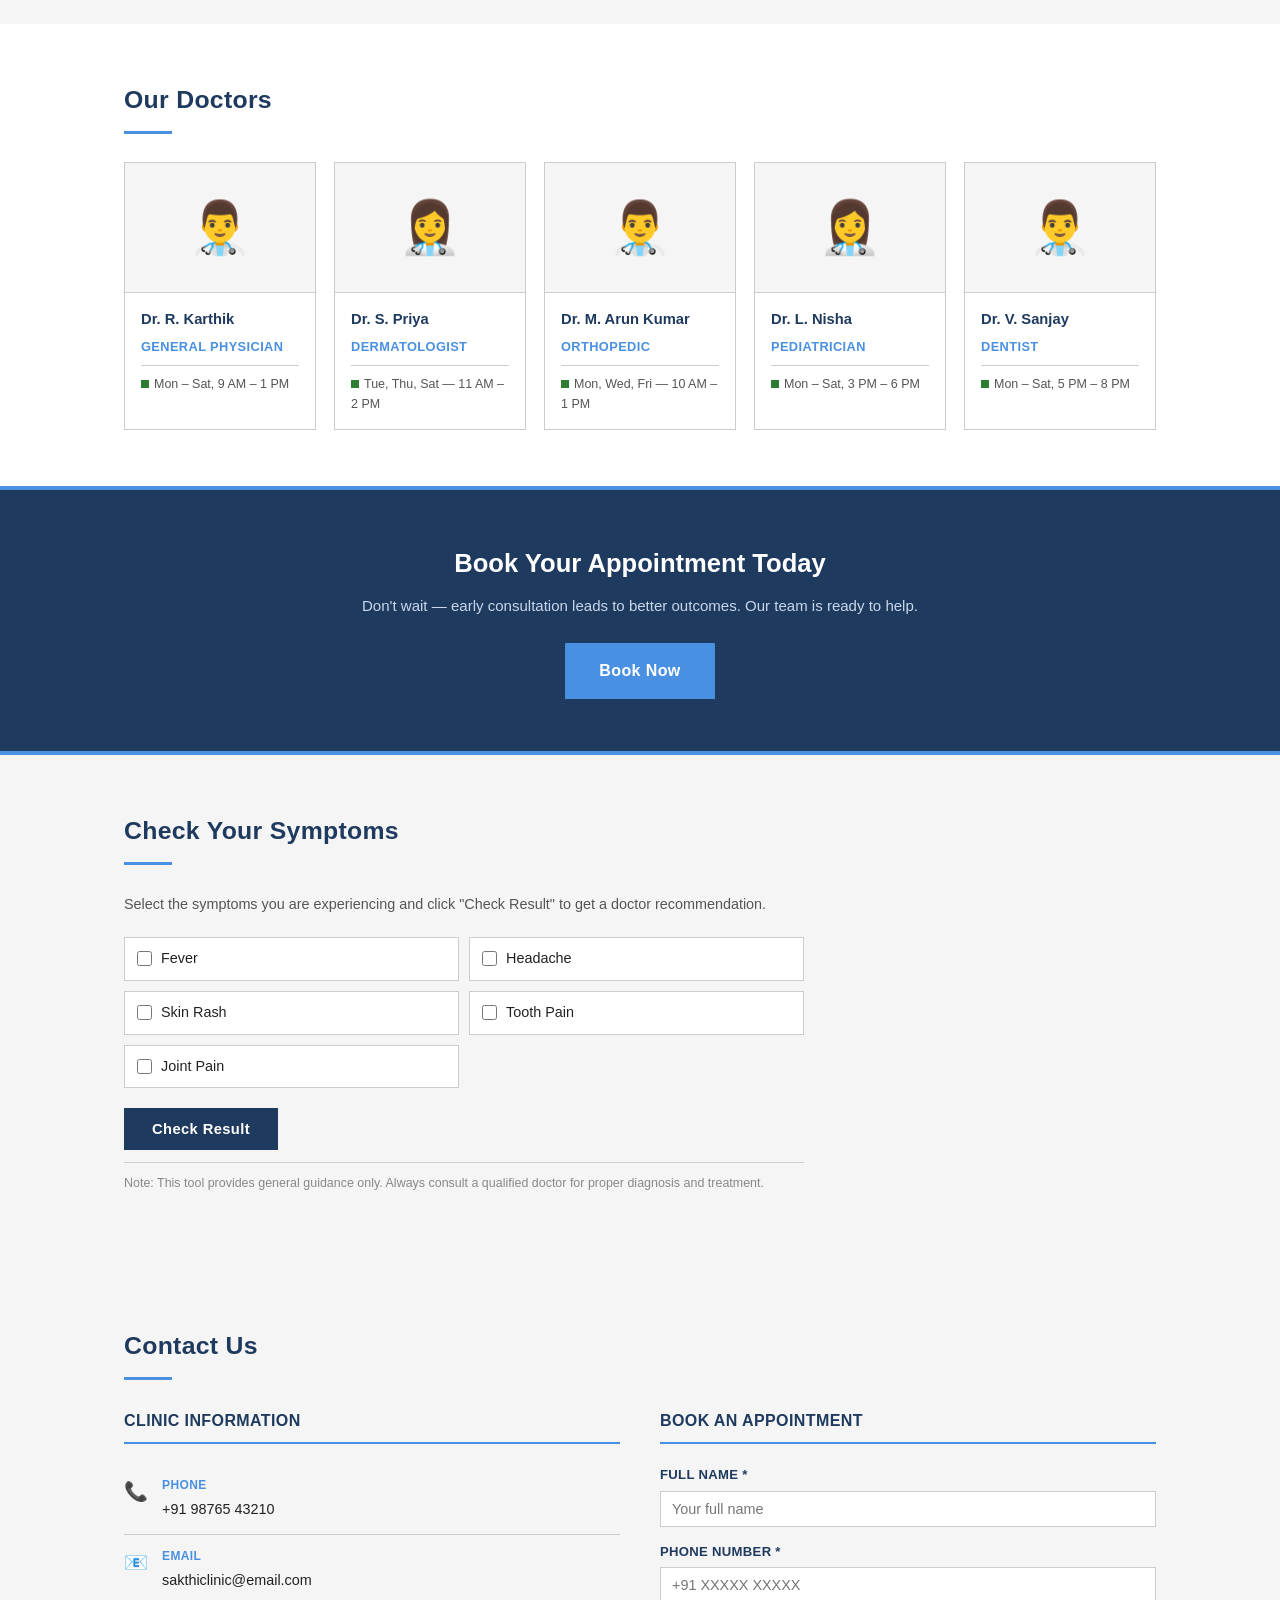
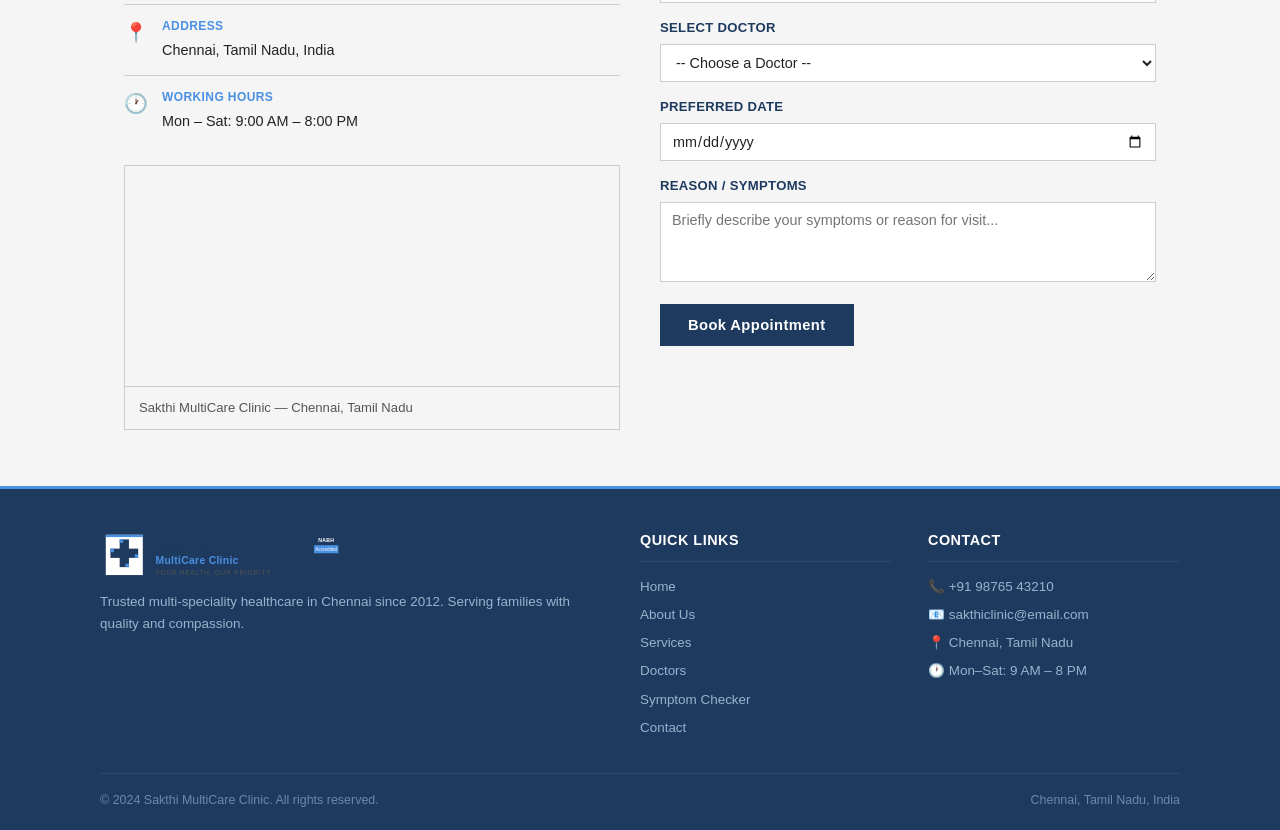
==== commit e92a38a7: "Remove about hospital image and fix footer logo visibility" ====
--- a/index.html
+++ b/index.html
@@ -120,13 +120,7 @@
           </div>
         </div>
       </div>
-      <div class="about-image-block">
-        <div class="hero-photo" style="background-image: url('images/hospital.svg');">
-          <img src="images/logo.svg" alt="Sakthi MultiCare Clinic Logo" class="overlay-logo" />
-          <img src="images/hospital.svg" alt="" class="hospital-img-fallback" aria-hidden="true" />
-        </div>
-        <div class="hospital-img-caption">Sakthi MultiCare Clinic — Chennai</div>
-      </div>
+      <!-- hospital image removed as requested -->
     </div>
   </div>
 </section>
@@ -408,7 +402,7 @@
 
     <div class="footer-col">
       <div class="footer-logo-name">
-        <img src="images/logo.svg" alt="Sakthi MultiCare Clinic" style="height:52px;width:auto;filter:brightness(0) invert(1);display:block;margin-bottom:10px;" />
+        <img src="images/logo.svg" alt="Sakthi MultiCare Clinic" style="height:52px;width:auto;display:block;margin-bottom:10px;" />
       </div>
       <p>Trusted multi-speciality healthcare in Chennai since 2012. Serving families with quality and compassion.</p>
     </div>
